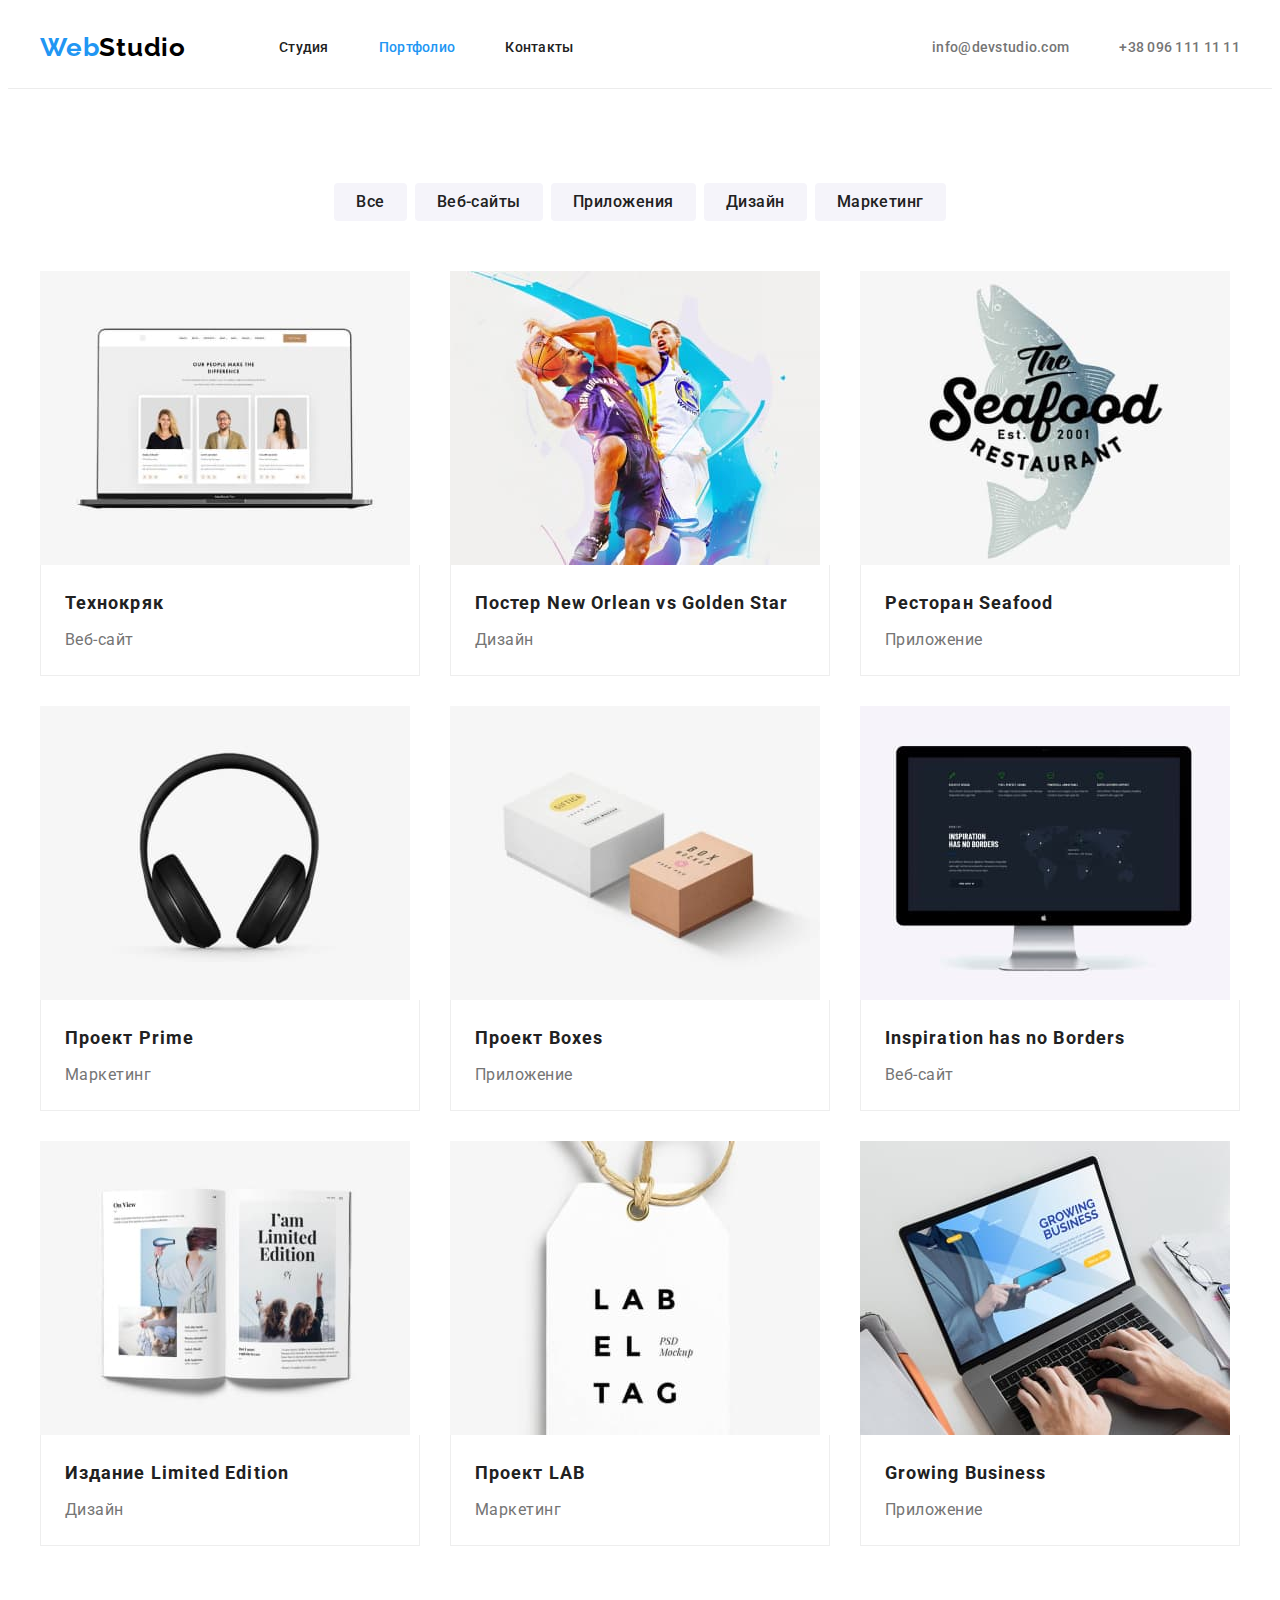
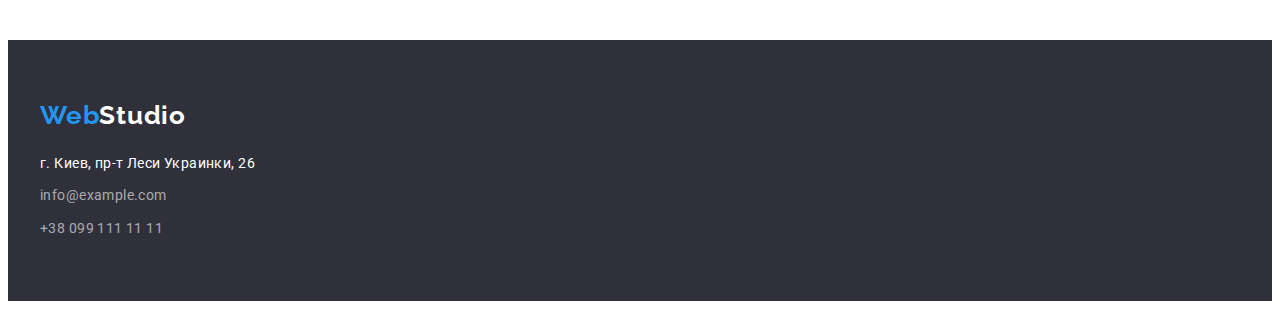
==== portfolio.html @ 936cc314 "Add files from HW3" ====
<!DOCTYPE html>
<html lang="ru">

<head>
    <meta charset="UTF-8">
    <meta http-equiv="X-UA-Compatible" content="IE=edge">
    <meta name="viewport" content="width=device-width, initial-scale=1.0">
    <title>WebStudio</title>
    <link rel="preconnect" href="https://fonts.googleapis.com">
    <link rel="preconnect" href="https://fonts.gstatic.com" crossorigin>
    <link
        href="https://fonts.googleapis.com/css2?family=Raleway:wght@700&family=Roboto:wght@400;500;700;900&display=swap"
        rel="stylesheet">
    <link rel="stylesheet" href="https://cdnjs.cloudflare.com/ajax/libs/modern-normalize/1.1.0/modern-normalize.min.css"
        integrity="sha512-wpPYUAdjBVSE4KJnH1VR1HeZfpl1ub8YT/NKx4PuQ5NmX2tKuGu6U/JRp5y+Y8XG2tV+wKQpNHVUX03MfMFn9Q=="
        crossorigin="anonymous" referrerpolicy="no-referrer" />

    <link rel="stylesheet" href="styles/styles.css">
</head>

<body>
    <!-- Шапка -->
    <header class="page-header">
        <div class="container header-nav">
            <nav class="page-nav">
                <a href="./index.html" class="header-logo"><span class="logo-first-part">Web</span>Studio</a>

                <ul class="site-nav list">
                    <li class="item"><a href="./index.html" class="link">Студия</a></li>
                    <li class="item"><a href="./portfolio.html" class="link current">Портфолио</a></li>
                    <li class="item"><a href="#portfolio-footer" class="link"> Контакты</a></li>
                </ul>
            </nav>

            <ul class="header-contact list">
                <li class="item"><a href="mailto:info@devstudio.com" class="link">info@devstudio.com</a></li>
                <li class="item"><a href="tel:+380961111111" class="link">+38 096 111 11 11</a></li>
            </ul>
        </div>
    </header>

    <!-- Тело страницы -->
    <main>
        <section class="portfolio">
            <div class="container">
                <!-- Скрытый заголовок -->
                <h1 class="visually-hidden">Портофолио</h1>
                <ul class="portfolio-filter list">
                    <li class="item"><button type="button" class="btn">Все</button></li>
                    <li class="item"><button type="button" class="btn">Веб-сайты</button></li>
                    <li class="item"><button type="button" class="btn">Приложения</button></li>
                    <li class="item"><button type="button" class="btn">Дизайн</button></li>
                    <li class="item"><button type="button" class="btn">Маркетинг</button></li>
                </ul>

                <ul class="portfolio-project list">
                    <li class="item">
                        <a href="" class="link">
                            <img src="./images/portfolio-img/portfolio-project-1.jpg" class="img"
                                alt="Ноутбук с изображением веб-сайта" width="370" height="294">
                            <div class="img-sign">
                                <h2 class="title">Технокряк</h2>
                                <p class="text">Веб-сайт</p>
                            </div>
                        </a>
                    </li>
                    <li class="item">
                        <a href="" class="link">
                            <img src="./images/portfolio-img/portfolio-project-2.jpg" class="img"
                                alt="Два баскетболиста" width="370" height="294">
                            <div class="img-sign">
                                <h2 class="title">Постер New Orlean vs Golden Star</h2>
                                <p class="text">Дизайн</p>
                            </div>
                        </a>
                    </li>
                    <li class="item">
                        <a href="" class="link">
                            <img src=" ./images/portfolio-img/portfolio-project-3.jpg" class="img"
                                alt="Рыба с логотипом компании" width="370" height="294">
                            <div class="img-sign">
                                <h2 class="title">Ресторан Seafood</h2>
                                <p class="text">Приложение</p>
                            </div>
                        </a>
                    </li>
                    <li class="item">
                        <a href="" class="link">
                            <img src=" ./images/portfolio-img/portfolio-project-4.jpg" class="img" alt="Черные наушники"
                                width="370" height="294">
                            <div class="img-sign">
                                <h2 class="title">Проект Prime</h2>
                                <p class="text">Маркетинг</p>
                            </div>
                        </a>
                    </li>
                    <li class="item">
                        <a href="" class="link">
                            <img src=" ./images/portfolio-img/portfolio-project-5.jpg" class="img" alt="Две коробки"
                                width="370" height="294">
                            <div class="img-sign">
                                <h2 class="title">Проект Boxes</h2>
                                <p class="text">Приложение</p>
                            </div>
                        </a>
                    </li>
                    <li class="item">
                        <a href="" class="link">
                            <img src=" ./images/portfolio-img/portfolio-project-6.jpg" class="img"
                                alt="Монитор с изображением веб-сайта" width="370" height="294">
                            <div class="img-sign">
                                <h2 class="title">Inspiration has no Borders</h2>
                                <p class="text">Веб-сайт</p>
                            </div>
                        </a>
                    </li>
                    <li class="item">
                        <a href="" class="link">
                            <img src=" ./images/portfolio-img/portfolio-project-7.jpg" class="img"
                                alt="Развернутая книга" width="370" height="294">
                            <div class="img-sign">
                                <h2 class="title">Издание Limited Edition</h2>
                                <p class="text">Дизайн</p>
                            </div>
                        </a>
                    </li>
                    <li class="item">
                        <a href="" class="link">
                            <img src=" ./images/portfolio-img/portfolio-project-8.jpg" class="img"
                                alt="Ярлычок с логотипом" width="370" height="294">
                            <div class="img-sign">
                                <h2 class="title">Проект LAB</h2>
                                <p class="text">Маркетинг</p>
                            </div>
                        </a>
                    </li>
                    <li class="item">
                        <a href="" class="link">
                            <img src=" ./images/portfolio-img/portfolio-project-9.jpg" class="img"
                                alt="Ноутбук с изображением телефона" width="370" height="294">
                            <div class="img-sign">
                                <h2 class="title">Growing Business</h2>
                                <p class="text">Приложение</p>
                            </div>
                        </a>
                    </li>

                </ul>
            </div>
        </section>
    </main>

    <!-- Футтер -->
    <footer class="page-footer" id="portfolio-footer">
        <div class="container"><a href="./index.html" class="footer-logo"><span
                    class="logo-first-part">Web</span>Studio</a>

            <address>
                <ul class="footer-contact list">
                    <li>
                        <p class="footer-adress">г. Киев, пр-т Леси Украинки, 26</p>
                    </li>
                    <li><a href="mailto:info@example.com" class="link mail">info@example.com</a></li>
                    <li><a href="tel:+380991111111" class="link tel">+38 099 111 11 11</a></li>
                </ul>
            </address>
        </div>
    </footer>
</body>

</html>
---- styles/styles.css ----
:root {
  --text-primary-black-color: #212121;
  --text-second-black-color: #757575;
  --text-third-white-color: #ffffff;

  --focus-color: #2196f3;
  --focus-second-color: #188ce8; /* focus кнопки на баннере */

  --text-logo-black-color: #000000;
  --text-contact-footer-white-color: rgba(255, 255, 255, 0.6); /* tel и mail в футере */

  --background-primary-color: #ffffff;
  --background-second-color: #2f303a;
  --background-third-color: #f5f4fa;

  --border-header-line: #ececec;
  --border-portfolio-card: #eeeeee;

  --shadow-main-button: rgba(0, 0, 0, 0.15);
  --shadow-team-item-card: 0px 1px 3px rgba(0, 0, 0, 0.12), 0px 1px 1px rgba(0, 0, 0, 0.14),
    0px 2px 1px rgba(0, 0, 0, 0.2);
  --shadow-portfolio-filter: 0px 3px 1px rgba(0, 0, 0, 0.1), 0px 1px 2px rgba(0, 0, 0, 0.08),
    0px 2px 2px rgba(0, 0, 0, 0.12);
}

/* 
font-family: 'Raleway', sans-serif;
font-family: 'Roboto', sans-serif; 
*/

.list {
  list-style: none;
  padding: 0;
  margin: 0;
}

h1,
h2,
h3,
p {
  margin-top: 0;
  margin-bottom: 0;
}
img {
  display: block;
  max-width: 100%;
  height: auto;
}

.container {
  margin-left: auto;
  margin-right: auto;
  width: 1200px;
  padding-left: 15px;
  padding-right: 15px;
}

body {
  background: var(--background-primary-color);
  color: var(--text-primary-black-color);
  font-family: 'Roboto', sans-serif;
}

/* header */
.page-header {
  border-bottom: 1px solid var(--border-header-line);
}
.header-nav {
  display: flex;
  align-items: center;
}

.page-nav {
  display: flex;
  align-items: center;
}

/* header logo */
.header-logo {
  text-decoration: none;
  color: var(--text-logo-black-color);
  font-family: 'Raleway', sans-serif;
  font-weight: 700;
  font-size: 26px;
  line-height: 1.2;
  letter-spacing: 0.03em;

  display: inline-block;

  padding-top: 24px;
  padding-bottom: 25px;
  /* margin-top: 24px;
  margin-bottom: 25px; */
  margin-right: 93px;
}

.logo-first-part {
  color: var(--focus-color);
}

/* header link navigation */
.site-nav {
  display: flex;
}

.site-nav .item:not(:last-child) {
  margin-right: 50px;
}

.site-nav .link {
  display: block;
  padding-top: 32px;
  padding-bottom: 32px;

  text-decoration: none;
  color: var(--text-primary-black-color);
  font-weight: 500;
  font-size: 14px;
  line-height: 1.14;
  letter-spacing: 0.02em;
}
.site-nav .link.current {
  color: var(--focus-color);
}

/* header contact */
.header-contact {
  display: flex;
  margin-left: auto;
}
.header-contact .item:not(:last-child) {
  margin-right: 50px;
}

.header-contact .link {
  display: block;
  padding-top: 32px;
  padding-bottom: 32px;

  text-decoration: none;
  color: var(--text-second-black-color);
  font-weight: 500;
  font-size: 14px;
  line-height: 1.14;
  letter-spacing: 0.02em;
}

.site-nav .link:hover,
.site-nav .link:focus,
.header-contact .link:hover,
.header-contact .link:focus {
  color: var(--focus-color);
}

/* main */
/* main section banner */
.banner {
  background-color: var(--background-second-color); /* временно */

  text-align: center;

  /* временно ↓ */
  padding-top: 200px;
  padding-bottom: 200px;
}

.banner-title {
  color: var(--text-third-white-color);
  font-weight: 900;
  font-size: 44px;
  line-height: 1.36;
  text-align: center;
  letter-spacing: 0.06em;
  text-transform: uppercase;

  width: 700px;
  margin: 0 auto 30px auto;
}

.banner-btn {
  display: inline-block;
  background-color: var(--focus-color);
  color: var(--text-third-white-color);
  font-family: inherit;
  font-weight: 700;
  font-size: 16px;
  line-height: 1.88;
  letter-spacing: 0.06em;

  min-width: 200px;
  padding: 10px 32px;

  border-style: inherit;
  box-shadow: 0px 4px 4px var(--shadow-main-button);
  border-radius: 4px;
  cursor: pointer;
}
.banner-btn:hover,
.banner-btn:focus {
  background-color: var(--focus-second-color);
}

/* main all section name h2*/
.section-title {
  font-size: 36px;
  line-height: 1.17;
  text-align: center;
  letter-spacing: 0.03em;

  margin-bottom: 50px;
}

/* main section peculiarities */

.section.peculiarities {
  /* background-color: darkgoldenrod; */
  padding-top: 94px;
  padding-bottom: 94px;
}

/* скрываем заголовок */
.visually-hidden {
  position: absolute;
  width: 1px;
  height: 1px;
  margin: -1px;
  border: 0;
  padding: 0;
  white-space: nowrap;
  clip-path: inset(100%);
  clip: rect(0 0 0 0);
  overflow: hidden;
}

.peculiarities-list {
  display: flex;
  justify-content: space-between;
}

.peculiarities-list .item {
  width: 270px;
}

.peculiarities-list .title {
  font-size: 14px;
  line-height: 1.14;
  letter-spacing: 0.03em;
  text-transform: uppercase;

  margin-bottom: 10px;
}

.peculiarities-list .text {
  color: var(--text-second-black-color);
  font-size: 14px;
  line-height: 1.71;
  letter-spacing: 0.03em;
}

/* section work */
.section.work {
  /* на макете у этой секции нет верхнего падинга в 94px */
  /* padding-top: 94px; */
  padding-bottom: 94px;
}

.work-list {
  display: flex;
  justify-content: space-between;
}

/* section team */
.team {
  background-color: var(--background-third-color);
  padding-top: 94px;
  padding-bottom: 94px;
}

.team-list {
  display: flex;
  justify-content: space-between;
}
.team-list .item {
  background-color: var(--background-primary-color);
  box-shadow: var(--shadow-team-item-card);
  border-radius: 0px 0px 4px 4px;
}

.team-list .img {
  margin-bottom: 30px;
}
.team-list .title {
  font-weight: 500;
  font-size: 16px;
  line-height: 1.19;
  text-align: center;
  letter-spacing: 0.03em;

  margin-bottom: 10px;
}
.team-list .text {
  color: var(--text-second-black-color);
  font-size: 16px;
  line-height: 1.19;
  text-align: center;
  letter-spacing: 0.03em;

  margin-bottom: 30px;
}

/* footer */
.page-footer {
  background-color: var(--background-second-color);
  padding-top: 60px;
  padding-bottom: 60px;
}

/* footer logo*/
.footer-logo {
  display: inline-block;
  text-decoration: none;
  color: var(--background-primary-color);
  font-family: 'Raleway', sans-serif;
  font-weight: 700;
  font-size: 26px;
  line-height: 1.2;
  letter-spacing: 0.03em;

  margin-bottom: 20px;
}

/* footer adress*/
.page-footer address {
  font-style: normal;
}

.footer-adress {
  color: var(--text-third-white-color);
  font-size: 14px;
  line-height: 1.71;
  letter-spacing: 0.03em;

  margin-bottom: 9px;
}

.footer-contact .mail {
  display: inline-block;
  margin-bottom: 9px;
}

/* footer contact link*/
.footer-contact .link {
  text-decoration: none;
  color: var(--text-contact-footer-white-color);
  font-weight: 400;
  font-size: 14px;
  line-height: 1.71;
  letter-spacing: 0.03em;
}
/* footer focus on tel and mail*/
.footer-contact .link:hover,
.footer-contact .link:focus {
  text-decoration: none;
  color: var(--focus-color);
}

/* portfolio */

.portfolio {
  padding-top: 94px;
  padding-bottom: 94px;
}

/* portfolio filter-button  */
.portfolio-filter {
  display: flex;
  justify-content: center;

  margin-bottom: 50px;
}

.portfolio-filter .item:not(:last-child) {
  margin-right: 8px;
}

.portfolio-filter .btn {
  background-color: var(--background-third-color);
  color: var(--text-primary-black-color);
  font-family: inherit;
  font-weight: 500;
  font-size: 16px;
  line-height: 1.62;
  letter-spacing: 0.03em;

  cursor: pointer;
  padding: 6px 22px;
  border-style: inherit;
  border-radius: 4px;
}

.portfolio-filter .btn:hover,
.portfolio-filter .btn:focus {
  background-color: var(--focus-color);
  color: var(--text-third-white-color);
  box-shadow: var(--shadow-portfolio-filter);
}

/*Portfolio cards */
.portfolio-project {
  display: flex;
  flex-wrap: wrap;
  margin-top: -30px;
  margin-left: -30px;
}

.portfolio-project .item {
  /* border: 1px solid var(--border-portfolio-card); */

  flex-basis: calc(100% / 3 - 30px);
  margin-top: 30px;
  margin-left: 30px;
}

/* .portfolio-project .item:nth-child(3n) {
  margin-right: 0;
}
.portfolio-project .item:nth-last-child(-n + 3) {
  margin-bottom: 0;
} */

.portfolio-project .img-sign {
  padding: 20px 24px;

  border-right: 1px solid var(--border-portfolio-card);
  border-bottom: 1px solid var(--border-portfolio-card);
  border-left: 1px solid var(--border-portfolio-card);
}

.portfolio-project .title {
  color: var(--text-primary-black-color);
  font-size: 18px;
  line-height: 2;
  letter-spacing: 0.06em;

  margin-bottom: 4px;
}

.portfolio-project .text {
  color: var(--text-second-black-color);
  font-size: 16px;
  line-height: 1.88;
  letter-spacing: 0.03em;
}

.portfolio-project .link {
  text-decoration: none;
}
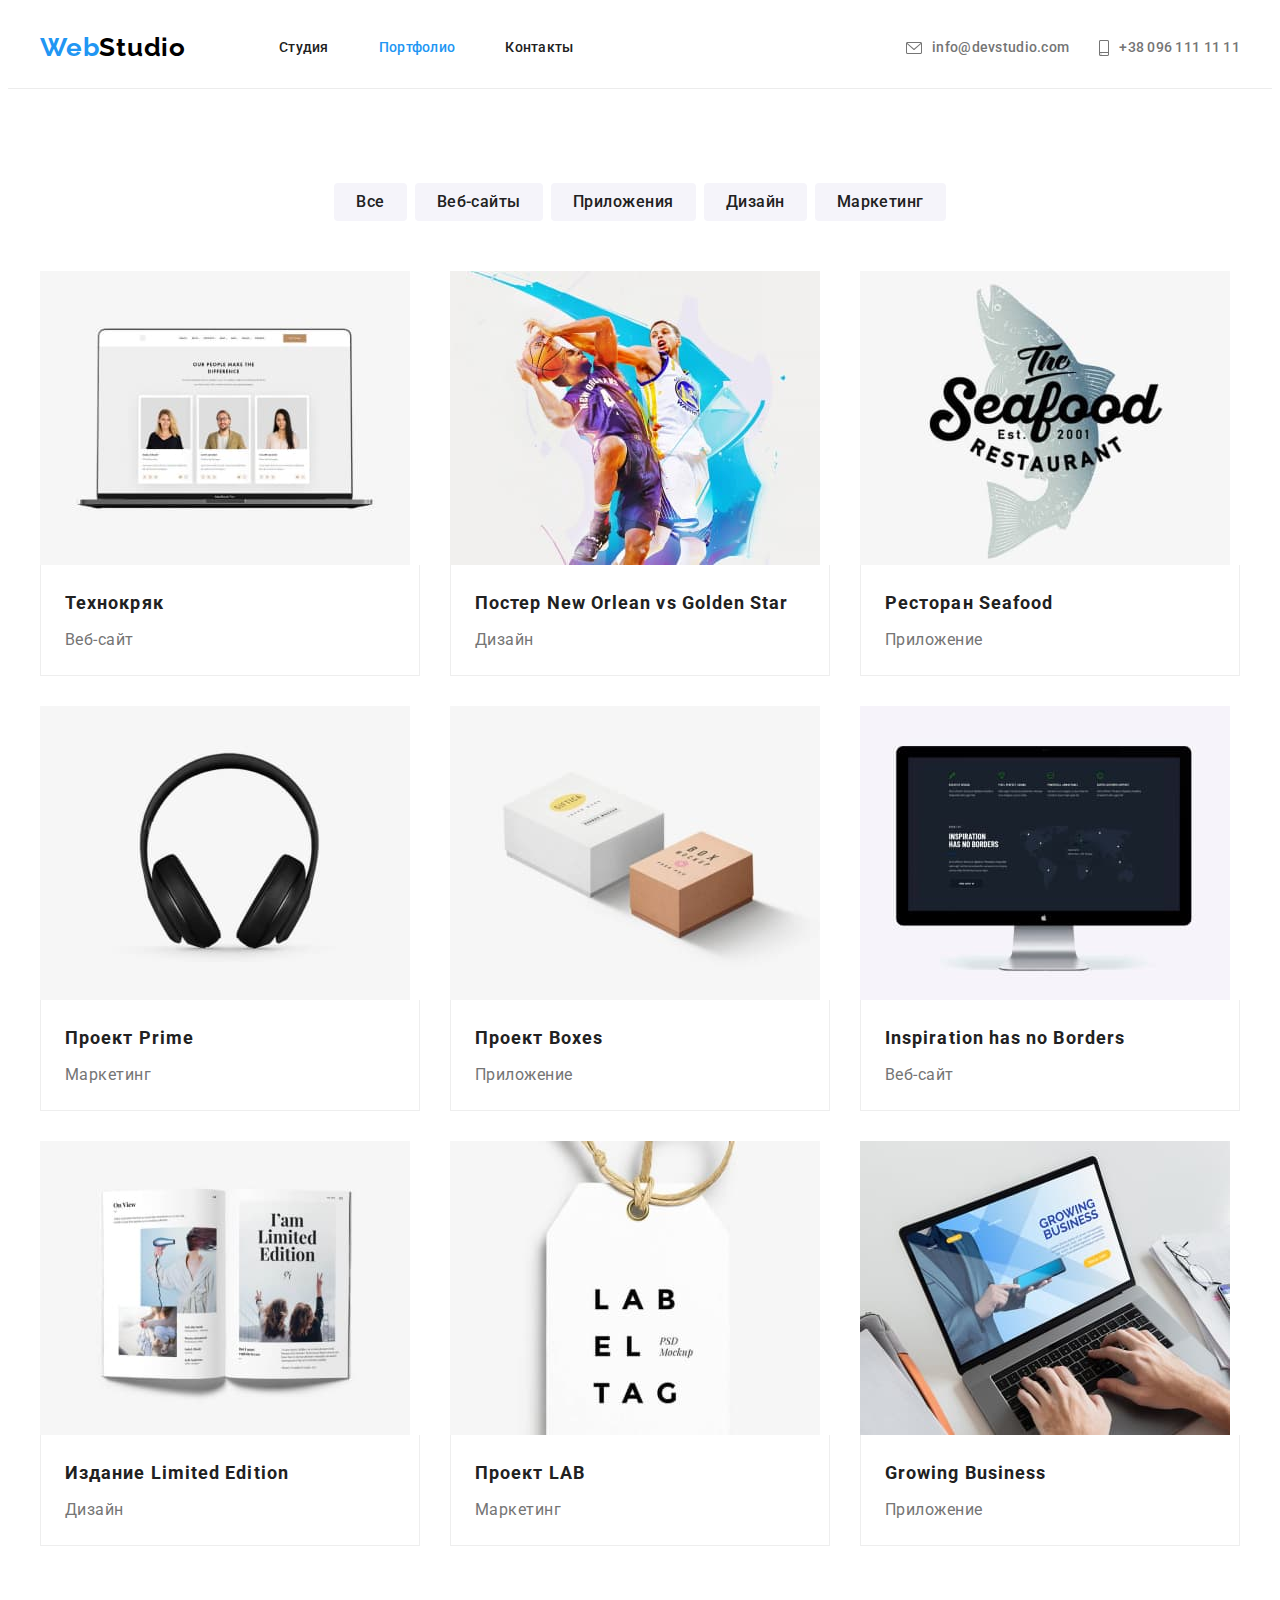
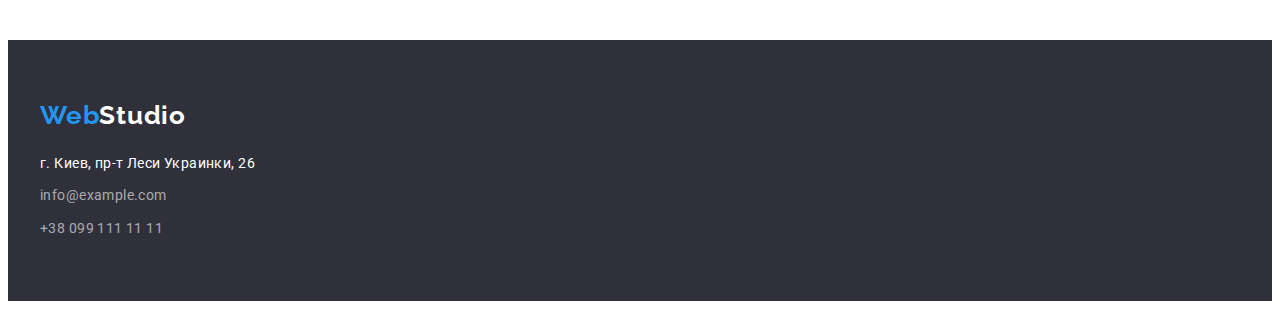
==== commit e41e1c3c: "Add all icons" ====
--- a/portfolio.html
+++ b/portfolio.html
@@ -33,8 +33,8 @@
             </nav>
 
             <ul class="header-contact list">
-                <li class="item"><a href="mailto:info@devstudio.com" class="link">info@devstudio.com</a></li>
-                <li class="item"><a href="tel:+380961111111" class="link">+38 096 111 11 11</a></li>
+                <li class="item"><a href="mailto:info@devstudio.com" class="link mail">info@devstudio.com</a></li>
+                <li class="item"><a href="tel:+380961111111" class="link tel">+38 096 111 11 11</a></li>
             </ul>
         </div>
     </header>
--- a/styles/styles.css
+++ b/styles/styles.css
@@ -12,6 +12,8 @@
   --background-primary-color: #ffffff;
   --background-second-color: #2f303a;
   --background-third-color: #f5f4fa;
+
+  --gradient-banner: rgba(47, 48, 58, 0.4);
 
   --border-header-line: #ececec;
   --border-portfolio-card: #eeeeee;
@@ -128,12 +130,15 @@
   display: flex;
   margin-left: auto;
 }
+
 .header-contact .item:not(:last-child) {
-  margin-right: 50px;
+  margin-right: 30px;
 }
 
 .header-contact .link {
-  display: block;
+  display: flex;
+  align-items: center;
+
   padding-top: 32px;
   padding-bottom: 32px;
 
@@ -152,14 +157,42 @@
   color: var(--focus-color);
 }
 
+.header-contact .mail::before {
+  content: '';
+  width: 16px;
+  height: 12px;
+
+  margin-right: 10px;
+
+  background-image: url(../images/mail.svg);
+}
+
+.header-contact .tel::before {
+  content: '';
+  width: 10px;
+  height: 16px;
+
+  margin-right: 10px;
+
+  background-image: url(../images/smartphone.svg);
+}
+
 /* main */
 /* main section banner */
 .banner {
-  background-color: var(--background-second-color); /* временно */
-
+  max-width: 1600px;
+  height: 600px;
+  margin-left: auto;
+  margin-right: auto;
   text-align: center;
 
-  /* временно ↓ */
+  background-repeat: no-repeat;
+  background-position: center;
+  background-size: cover;
+  background-image: linear-gradient(to right, var(--gradient-banner), var(--gradient-banner)),
+    url('../images/banner.jpg');
+  background-color: var(--background-second-color);
+
   padding-top: 200px;
   padding-bottom: 200px;
 }
@@ -240,6 +273,32 @@
 .peculiarities-list .item {
   width: 270px;
 }
+.peculiarities-list .item::before {
+  display: block;
+  content: '';
+  width: 270px;
+  height: 120px;
+
+  margin-bottom: 30px;
+
+  background: var(--background-third-color);
+  background-repeat: no-repeat;
+  background-position: center;
+  border-radius: 4px;
+}
+
+.peculiarities-list .item:nth-child(1)::before {
+  background-image: url(../images/peculiarities-antenna.svg);
+}
+.peculiarities-list .item:nth-child(2)::before {
+  background-image: url(../images/peculiarities-clock.svg);
+}
+.peculiarities-list .item:nth-child(3)::before {
+  background-image: url(../images/peculiarities-diagram.svg);
+}
+.peculiarities-list .item:nth-child(4)::before {
+  background-image: url(../images/peculiarities-astronaut.svg);
+}
 
 .peculiarities-list .title {
   font-size: 14px;
@@ -280,7 +339,7 @@
   display: flex;
   justify-content: space-between;
 }
-.team-list .item {
+.team-list > .item {
   background-color: var(--background-primary-color);
   box-shadow: var(--shadow-team-item-card);
   border-radius: 0px 0px 4px 4px;
@@ -305,7 +364,64 @@
   text-align: center;
   letter-spacing: 0.03em;
 
-  margin-bottom: 30px;
+  margin-bottom: 16px;
+}
+
+.team-social {
+  margin: 0 32px 30px 32px;
+}
+
+.team-social-links {
+  display: flex;
+  justify-content: space-between;
+
+  /* outline: 1px dashed black; */
+}
+.team-social-links .item {
+  border-radius: 50%;
+
+  /* outline: 1px dashed black; */
+}
+
+/* section client */
+.client {
+  padding-top: 94px;
+  padding-bottom: 94px;
+}
+
+.client-list {
+  display: flex;
+  justify-content: space-between;
+}
+.client-list .item:nth-child(1) {
+  background-image: url(../images/client-logo1.svg);
+  background-repeat: no-repeat;
+  background-position: center;
+}
+.client-list .item:nth-child(2) {
+  background-image: url(../images/client-logo2.svg);
+  background-repeat: no-repeat;
+  background-position: center;
+}
+.client-list .item:nth-child(3) {
+  background-image: url(../images/client-logo3.svg);
+  background-repeat: no-repeat;
+  background-position: center;
+}
+.client-list .item:nth-child(4) {
+  background-image: url(../images/client-logo4.svg);
+  background-repeat: no-repeat;
+  background-position: center;
+}
+.client-list .item:nth-child(5) {
+  background-image: url(../images/client-logo5.svg);
+  background-repeat: no-repeat;
+  background-position: center;
+}
+.client-list .item:nth-child(6) {
+  background-image: url(../images/client-logo6.svg);
+  background-repeat: no-repeat;
+  background-position: center;
 }
 
 /* footer */
@@ -313,6 +429,39 @@
   background-color: var(--background-second-color);
   padding-top: 60px;
   padding-bottom: 60px;
+}
+
+.container.footer {
+  display: flex;
+  align-items: baseline;
+}
+
+.footer-connect {
+  margin-left: 70px;
+}
+.container.footer .connect {
+  margin-top: 20px;
+  width: 206px;
+}
+
+.footer-connect p {
+  font-weight: 700;
+  font-size: 14px;
+  line-height: 1.14;
+  letter-spacing: 0.03em;
+  text-transform: uppercase;
+
+  color: var(--background-primary-color);
+}
+
+.connect-social-links {
+  display: flex;
+  justify-content: space-between;
+
+  /* outline: 1px dashed black; */
+}
+.team-social-links .item {
+  border-radius: 50%;
 }
 
 /* footer logo*/
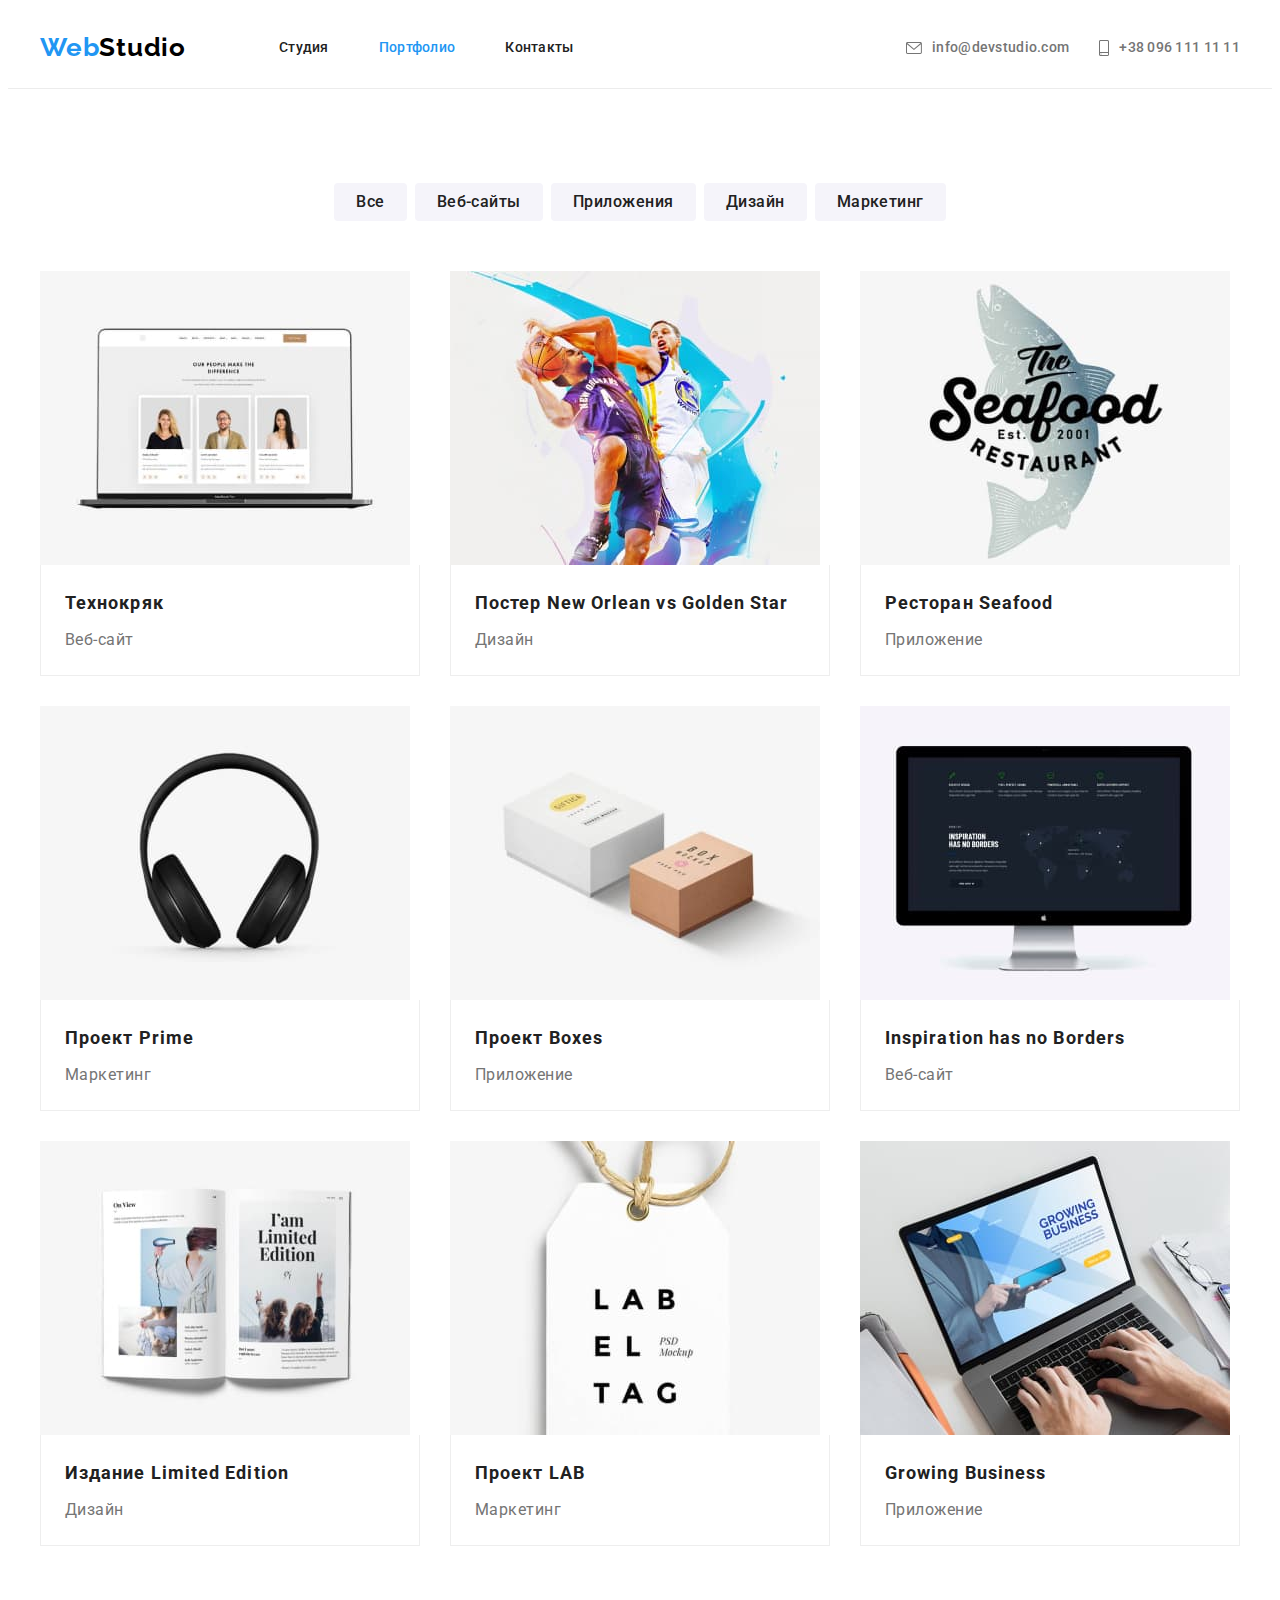
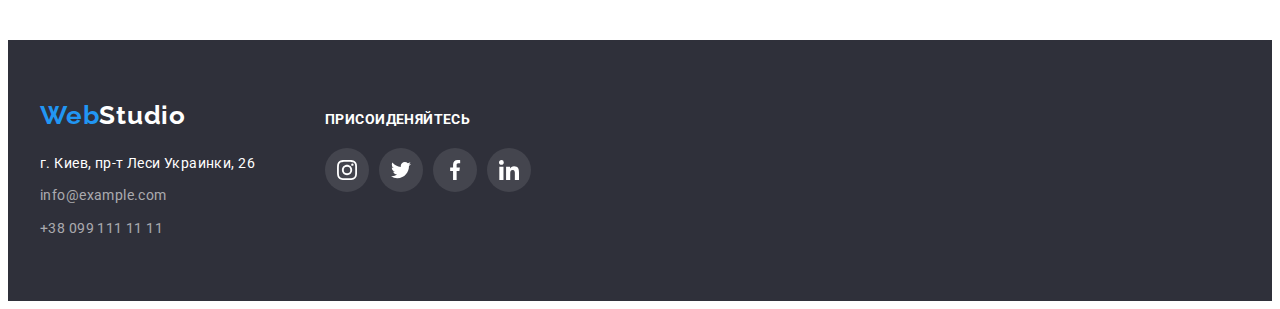
==== commit f6b122d2: "Add all svg images" ====
--- a/portfolio.html
+++ b/portfolio.html
@@ -33,8 +33,27 @@
             </nav>
 
             <ul class="header-contact list">
-                <li class="item"><a href="mailto:info@devstudio.com" class="link mail">info@devstudio.com</a></li>
-                <li class="item"><a href="tel:+380961111111" class="link tel">+38 096 111 11 11</a></li>
+                <li class="item">
+                    <a href="mailto:info@devstudio.com" class="link mail">
+                        <div class="thumb">
+                            <svg class="icon" width="16" height="12">
+                                <use href="./images/sprite.svg#icon-mail"></use>
+                            </svg>
+                        </div>
+                        info@devstudio.com
+                    </a>
+                </li>
+                <li class=" item">
+                    <a href="tel:+380961111111" class="link tel">
+                        <div class="thumb">
+                            <svg class="icon" width="10" height="16">
+                                <use href="./images/sprite.svg#icon-smartphone"></use>
+                            </svg>
+                        </div>
+                        +38 096 111 11 11
+
+                    </a>
+                </li>
             </ul>
         </div>
     </header>
@@ -53,118 +72,170 @@
                     <li class="item"><button type="button" class="btn">Маркетинг</button></li>
                 </ul>
 
-                <ul class="portfolio-project list">
-                    <li class="item">
-                        <a href="" class="link">
-                            <img src="./images/portfolio-img/portfolio-project-1.jpg" class="img"
-                                alt="Ноутбук с изображением веб-сайта" width="370" height="294">
-                            <div class="img-sign">
-                                <h2 class="title">Технокряк</h2>
-                                <p class="text">Веб-сайт</p>
-                            </div>
-                        </a>
-                    </li>
-                    <li class="item">
-                        <a href="" class="link">
-                            <img src="./images/portfolio-img/portfolio-project-2.jpg" class="img"
-                                alt="Два баскетболиста" width="370" height="294">
-                            <div class="img-sign">
-                                <h2 class="title">Постер New Orlean vs Golden Star</h2>
-                                <p class="text">Дизайн</p>
-                            </div>
-                        </a>
-                    </li>
-                    <li class="item">
-                        <a href="" class="link">
-                            <img src=" ./images/portfolio-img/portfolio-project-3.jpg" class="img"
-                                alt="Рыба с логотипом компании" width="370" height="294">
-                            <div class="img-sign">
-                                <h2 class="title">Ресторан Seafood</h2>
-                                <p class="text">Приложение</p>
-                            </div>
-                        </a>
-                    </li>
-                    <li class="item">
-                        <a href="" class="link">
-                            <img src=" ./images/portfolio-img/portfolio-project-4.jpg" class="img" alt="Черные наушники"
-                                width="370" height="294">
-                            <div class="img-sign">
-                                <h2 class="title">Проект Prime</h2>
-                                <p class="text">Маркетинг</p>
-                            </div>
-                        </a>
-                    </li>
-                    <li class="item">
-                        <a href="" class="link">
-                            <img src=" ./images/portfolio-img/portfolio-project-5.jpg" class="img" alt="Две коробки"
-                                width="370" height="294">
-                            <div class="img-sign">
-                                <h2 class="title">Проект Boxes</h2>
-                                <p class="text">Приложение</p>
-                            </div>
-                        </a>
-                    </li>
-                    <li class="item">
-                        <a href="" class="link">
-                            <img src=" ./images/portfolio-img/portfolio-project-6.jpg" class="img"
-                                alt="Монитор с изображением веб-сайта" width="370" height="294">
-                            <div class="img-sign">
-                                <h2 class="title">Inspiration has no Borders</h2>
-                                <p class="text">Веб-сайт</p>
-                            </div>
-                        </a>
-                    </li>
-                    <li class="item">
-                        <a href="" class="link">
-                            <img src=" ./images/portfolio-img/portfolio-project-7.jpg" class="img"
-                                alt="Развернутая книга" width="370" height="294">
-                            <div class="img-sign">
-                                <h2 class="title">Издание Limited Edition</h2>
-                                <p class="text">Дизайн</p>
-                            </div>
-                        </a>
-                    </li>
-                    <li class="item">
-                        <a href="" class="link">
-                            <img src=" ./images/portfolio-img/portfolio-project-8.jpg" class="img"
-                                alt="Ярлычок с логотипом" width="370" height="294">
-                            <div class="img-sign">
-                                <h2 class="title">Проект LAB</h2>
-                                <p class="text">Маркетинг</p>
-                            </div>
-                        </a>
-                    </li>
-                    <li class="item">
-                        <a href="" class="link">
-                            <img src=" ./images/portfolio-img/portfolio-project-9.jpg" class="img"
-                                alt="Ноутбук с изображением телефона" width="370" height="294">
-                            <div class="img-sign">
-                                <h2 class="title">Growing Business</h2>
-                                <p class="text">Приложение</p>
-                            </div>
-                        </a>
-                    </li>
-
-                </ul>
+                <div>
+                    <ul class="portfolio-project list">
+                        <li class="item">
+                            <a href="" class="link">
+                                <img src="./images/portfolio-img/portfolio-project-1.jpg" class="img"
+                                    alt="Ноутбук с изображением веб-сайта" width="370" height="294">
+                                <div class="img-sign">
+                                    <h2 class="title">Технокряк</h2>
+                                    <p class="text">Веб-сайт</p>
+                                </div>
+                            </a>
+                        </li>
+                        <li class="item">
+                            <a href="" class="link">
+                                <img src="./images/portfolio-img/portfolio-project-2.jpg" class="img"
+                                    alt="Два баскетболиста" width="370" height="294">
+                                <div class="img-sign">
+                                    <h2 class="title">Постер New Orlean vs Golden Star</h2>
+                                    <p class="text">Дизайн</p>
+                                </div>
+                            </a>
+                        </li>
+                        <li class="item">
+                            <a href="" class="link">
+                                <img src=" ./images/portfolio-img/portfolio-project-3.jpg" class="img"
+                                    alt="Рыба с логотипом компании" width="370" height="294">
+                                <div class="img-sign">
+                                    <h2 class="title">Ресторан Seafood</h2>
+                                    <p class="text">Приложение</p>
+                                </div>
+                            </a>
+                        </li>
+                        <li class="item">
+                            <a href="" class="link">
+                                <img src=" ./images/portfolio-img/portfolio-project-4.jpg" class="img"
+                                    alt="Черные наушники" width="370" height="294">
+                                <div class="img-sign">
+                                    <h2 class="title">Проект Prime</h2>
+                                    <p class="text">Маркетинг</p>
+                                </div>
+                            </a>
+                        </li>
+                        <li class="item">
+                            <a href="" class="link">
+                                <img src=" ./images/portfolio-img/portfolio-project-5.jpg" class="img" alt="Две коробки"
+                                    width="370" height="294">
+                                <div class="img-sign">
+                                    <h2 class="title">Проект Boxes</h2>
+                                    <p class="text">Приложение</p>
+                                </div>
+                            </a>
+                        </li>
+                        <li class="item">
+                            <a href="" class="link">
+                                <img src=" ./images/portfolio-img/portfolio-project-6.jpg" class="img"
+                                    alt="Монитор с изображением веб-сайта" width="370" height="294">
+                                <div class="img-sign">
+                                    <h2 class="title">Inspiration has no Borders</h2>
+                                    <p class="text">Веб-сайт</p>
+                                </div>
+                            </a>
+                        </li>
+                        <li class="item">
+                            <a href="" class="link">
+                                <img src=" ./images/portfolio-img/portfolio-project-7.jpg" class="img"
+                                    alt="Развернутая книга" width="370" height="294">
+                                <div class="img-sign">
+                                    <h2 class="title">Издание Limited Edition</h2>
+                                    <p class="text">Дизайн</p>
+                                </div>
+                            </a>
+                        </li>
+                        <li class="item">
+                            <a href="" class="link">
+                                <img src=" ./images/portfolio-img/portfolio-project-8.jpg" class="img"
+                                    alt="Ярлычок с логотипом" width="370" height="294">
+                                <div class="img-sign">
+                                    <h2 class="title">Проект LAB</h2>
+                                    <p class="text">Маркетинг</p>
+                                </div>
+                            </a>
+                        </li>
+                        <li class="item">
+                            <a href="" class="link">
+                                <img src=" ./images/portfolio-img/portfolio-project-9.jpg" class="img"
+                                    alt="Ноутбук с изображением телефона" width="370" height="294">
+                                <div class="img-sign">
+                                    <h2 class="title">Growing Business</h2>
+                                    <p class="text">Приложение</p>
+                                </div>
+                            </a>
+                        </li>
+
+                    </ul>
+                </div>
             </div>
         </section>
     </main>
 
     <!-- Футтер -->
     <footer class="page-footer" id="portfolio-footer">
-        <div class="container"><a href="./index.html" class="footer-logo"><span
-                    class="logo-first-part">Web</span>Studio</a>
-
-            <address>
-                <ul class="footer-contact list">
-                    <li>
-                        <p class="footer-adress">г. Киев, пр-т Леси Украинки, 26</p>
-                    </li>
-                    <li><a href="mailto:info@example.com" class="link mail">info@example.com</a></li>
-                    <li><a href="tel:+380991111111" class="link tel">+38 099 111 11 11</a></li>
-                </ul>
-            </address>
+        <div class="container footer">
+            <div>
+                <a href="./index.html" class="footer-logo"><span class="logo-first-part">Web</span>Studio</a>
+
+                <address>
+                    <ul class="footer-contact list">
+                        <li>
+                            <p class="footer-adress">г. Киев, пр-т Леси Украинки, 26</p>
+                        </li>
+                        <li><a href="mailto:info@example.com" class="link mail">info@example.com</a></li>
+                        <li><a href="tel:+380991111111" class="link tel">+38 099 111 11 11</a></li>
+                    </ul>
+                </address>
+            </div>
+            <div class="footer-connect">
+                <p class="title">ПРИСОИДЕНЯЙТЕСЬ</p>
+                <div class="connect">
+                    <div class="thumb">
+                        <ul class="connect-social-links list">
+                            <li class="item">
+                                <a href="https://www.instagram.com/" target="_blank" class="link">
+                                    <div class="thumb">
+                                        <svg class="icon" width="20" height="20">
+                                            <use href="./images/sprite.svg#icon-social-logo-instagram"></use>
+                                        </svg>
+                                    </div>
+                                </a>
+                            </li>
+                            <li class="item">
+                                <a href="https://twitter.com/" target="_blank" class="link">
+                                    <div class="thumb">
+                                        <svg class="icon" width="20" height="20">
+                                            <use href="./images/sprite.svg#icon-social-logo-twitter"></use>
+                                        </svg>
+                                    </div>
+                                </a>
+                            </li>
+                            <li class="item">
+                                <a href="https://www.facebook.com/" target="_blank" class="link">
+                                    <div class="thumb">
+                                        <svg class="icon" width="20" height="20">
+                                            <use href="./images/sprite.svg#icon-social-logo-facebook"></use>
+                                        </svg>
+                                    </div>
+                                </a>
+                            </li>
+                            <li class="item">
+                                <a href="https://www.linkedin.com/" target="_blank" class="link">
+                                    <div class="thumb">
+                                        <svg class="icon" width="20" height="20">
+                                            <use href="./images/sprite.svg#icon-social-logo-linkedin"></use>
+                                        </svg>
+                                    </div>
+                                </a>
+                            </li>
+                    </div>
+
+                    </ul>
+                </div>
+
+            </div>
         </div>
+
     </footer>
 </body>
 
--- a/styles/styles.css
+++ b/styles/styles.css
@@ -12,17 +12,21 @@
   --background-primary-color: #ffffff;
   --background-second-color: #2f303a;
   --background-third-color: #f5f4fa;
+  --background-connect-social-link-color: rgba(255, 255, 255, 0.1);
 
   --gradient-banner: rgba(47, 48, 58, 0.4);
 
   --border-header-line: #ececec;
   --border-portfolio-card: #eeeeee;
+  --border-client-color: #afb1b8;
 
   --shadow-main-button: rgba(0, 0, 0, 0.15);
   --shadow-team-item-card: 0px 1px 3px rgba(0, 0, 0, 0.12), 0px 1px 1px rgba(0, 0, 0, 0.14),
     0px 2px 1px rgba(0, 0, 0, 0.2);
   --shadow-portfolio-filter: 0px 3px 1px rgba(0, 0, 0, 0.1), 0px 1px 2px rgba(0, 0, 0, 0.08),
     0px 2px 2px rgba(0, 0, 0, 0.12);
+  --shadow-portfiolio-card-focus: 0px 1px 1px rgba(0, 0, 0, 0.12), 0px 4px 4px rgba(0, 0, 0, 0.06),
+    1px 4px 6px rgba(0, 0, 0, 0.16);
 }
 
 /* 
@@ -91,8 +95,6 @@
 
   padding-top: 24px;
   padding-bottom: 25px;
-  /* margin-top: 24px;
-  margin-bottom: 25px; */
   margin-right: 93px;
 }
 
@@ -138,6 +140,7 @@
 .header-contact .link {
   display: flex;
   align-items: center;
+  justify-content: center;
 
   padding-top: 32px;
   padding-bottom: 32px;
@@ -148,33 +151,26 @@
   font-size: 14px;
   line-height: 1.14;
   letter-spacing: 0.02em;
-}
-
+
+  fill: var(--text-second-black-color);
+}
+
+.header-contact .list {
+  display: flex;
+}
+
+.header-contact .thumb {
+  display: flex;
+  align-items: center;
+  justify-content: center;
+  margin-right: 10px;
+}
 .site-nav .link:hover,
 .site-nav .link:focus,
 .header-contact .link:hover,
 .header-contact .link:focus {
   color: var(--focus-color);
-}
-
-.header-contact .mail::before {
-  content: '';
-  width: 16px;
-  height: 12px;
-
-  margin-right: 10px;
-
-  background-image: url(../images/mail.svg);
-}
-
-.header-contact .tel::before {
-  content: '';
-  width: 10px;
-  height: 16px;
-
-  margin-right: 10px;
-
-  background-image: url(../images/smartphone.svg);
+  fill: var(--focus-color);
 }
 
 /* main */
@@ -273,31 +269,19 @@
 .peculiarities-list .item {
   width: 270px;
 }
-.peculiarities-list .item::before {
-  display: block;
-  content: '';
+
+.peculiarities-list .thumb {
   width: 270px;
   height: 120px;
 
+  display: flex;
+  align-items: center;
+  justify-content: center;
+
   margin-bottom: 30px;
 
   background: var(--background-third-color);
-  background-repeat: no-repeat;
-  background-position: center;
   border-radius: 4px;
-}
-
-.peculiarities-list .item:nth-child(1)::before {
-  background-image: url(../images/peculiarities-antenna.svg);
-}
-.peculiarities-list .item:nth-child(2)::before {
-  background-image: url(../images/peculiarities-clock.svg);
-}
-.peculiarities-list .item:nth-child(3)::before {
-  background-image: url(../images/peculiarities-diagram.svg);
-}
-.peculiarities-list .item:nth-child(4)::before {
-  background-image: url(../images/peculiarities-astronaut.svg);
 }
 
 .peculiarities-list .title {
@@ -318,8 +302,6 @@
 
 /* section work */
 .section.work {
-  /* на макете у этой секции нет верхнего падинга в 94px */
-  /* padding-top: 94px; */
   padding-bottom: 94px;
 }
 
@@ -374,13 +356,31 @@
 .team-social-links {
   display: flex;
   justify-content: space-between;
-
-  /* outline: 1px dashed black; */
-}
-.team-social-links .item {
+}
+
+.team-social .link {
+  display: flex;
+  align-items: center;
+  justify-content: center;
+
+  width: 44px;
+  height: 44px;
+
   border-radius: 50%;
 
-  /* outline: 1px dashed black; */
+  fill: var(--border-client-color);
+  background-color: var(--background-primary-color);
+}
+
+.team-social .thumb {
+  width: 20px;
+  height: 20px;
+}
+
+.team-social .link:hover,
+.team-social .link:focus {
+  fill: var(--background-primary-color);
+  background-color: var(--focus-color);
 }
 
 /* section client */
@@ -393,35 +393,25 @@
   display: flex;
   justify-content: space-between;
 }
-.client-list .item:nth-child(1) {
-  background-image: url(../images/client-logo1.svg);
-  background-repeat: no-repeat;
-  background-position: center;
-}
-.client-list .item:nth-child(2) {
-  background-image: url(../images/client-logo2.svg);
-  background-repeat: no-repeat;
-  background-position: center;
-}
-.client-list .item:nth-child(3) {
-  background-image: url(../images/client-logo3.svg);
-  background-repeat: no-repeat;
-  background-position: center;
-}
-.client-list .item:nth-child(4) {
-  background-image: url(../images/client-logo4.svg);
-  background-repeat: no-repeat;
-  background-position: center;
-}
-.client-list .item:nth-child(5) {
-  background-image: url(../images/client-logo5.svg);
-  background-repeat: no-repeat;
-  background-position: center;
-}
-.client-list .item:nth-child(6) {
-  background-image: url(../images/client-logo6.svg);
-  background-repeat: no-repeat;
-  background-position: center;
+
+.client-list .thumb {
+  width: 170px;
+  height: 92px;
+
+  display: flex;
+  align-items: center;
+  justify-content: center;
+
+  fill: var(--border-client-color);
+
+  border: 1px solid var(--border-client-color);
+  border-radius: 4px;
+}
+
+.client-list .thumb:hover,
+.client-list .thumb:focus {
+  fill: var(--focus-color);
+  border: 1px solid var(--focus-color);
 }
 
 /* footer */
@@ -444,7 +434,7 @@
   width: 206px;
 }
 
-.footer-connect p {
+.footer-connect > .title {
   font-weight: 700;
   font-size: 14px;
   line-height: 1.14;
@@ -457,11 +447,36 @@
 .connect-social-links {
   display: flex;
   justify-content: space-between;
-
-  /* outline: 1px dashed black; */
-}
-.team-social-links .item {
+}
+
+.connect-social-links .link {
+  display: flex;
+  justify-content: center;
+  align-items: center;
+
+  width: 44px;
+  height: 44px;
+
   border-radius: 50%;
+
+  fill: var(--background-primary-color);
+  background-color: var(--background-connect-social-link-color);
+}
+
+.connect-social-links .thumb {
+  width: 20px;
+  height: 20px;
+}
+
+.connect-social-links .link:hover,
+.connect-social-links .link:focus {
+  background-color: var(--focus-color);
+}
+
+.team-social .link:hover,
+.team-social .link:focus {
+  fill: var(--background-primary-color);
+  background-color: var(--focus-color);
 }
 
 /* footer logo*/
@@ -506,6 +521,7 @@
   line-height: 1.71;
   letter-spacing: 0.03em;
 }
+
 /* footer focus on tel and mail*/
 .footer-contact .link:hover,
 .footer-contact .link:focus {
@@ -563,19 +579,14 @@
 }
 
 .portfolio-project .item {
-  /* border: 1px solid var(--border-portfolio-card); */
-
   flex-basis: calc(100% / 3 - 30px);
   margin-top: 30px;
   margin-left: 30px;
 }
 
-/* .portfolio-project .item:nth-child(3n) {
-  margin-right: 0;
-}
-.portfolio-project .item:nth-last-child(-n + 3) {
-  margin-bottom: 0;
-} */
+.portfolio-project .item:hover {
+  box-shadow: var(--shadow-portfiolio-card-focus);
+}
 
 .portfolio-project .img-sign {
   padding: 20px 24px;
